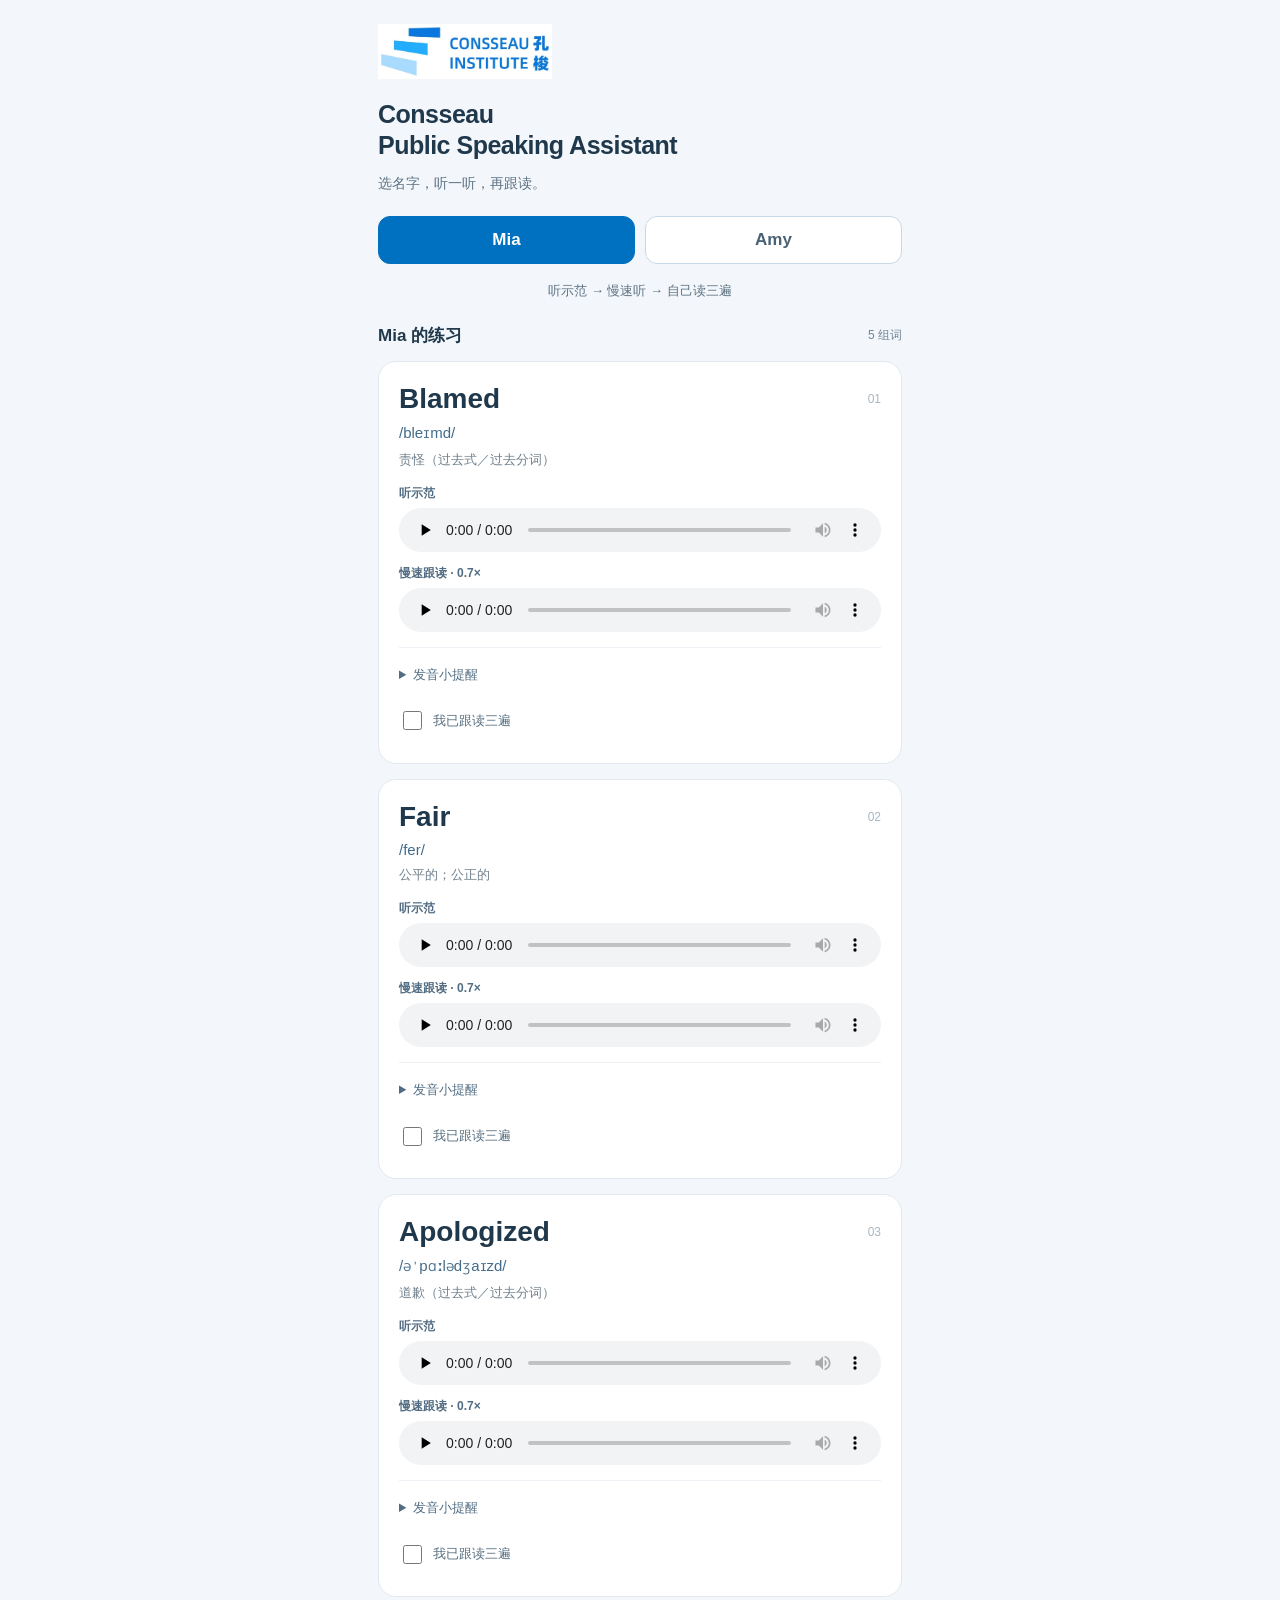
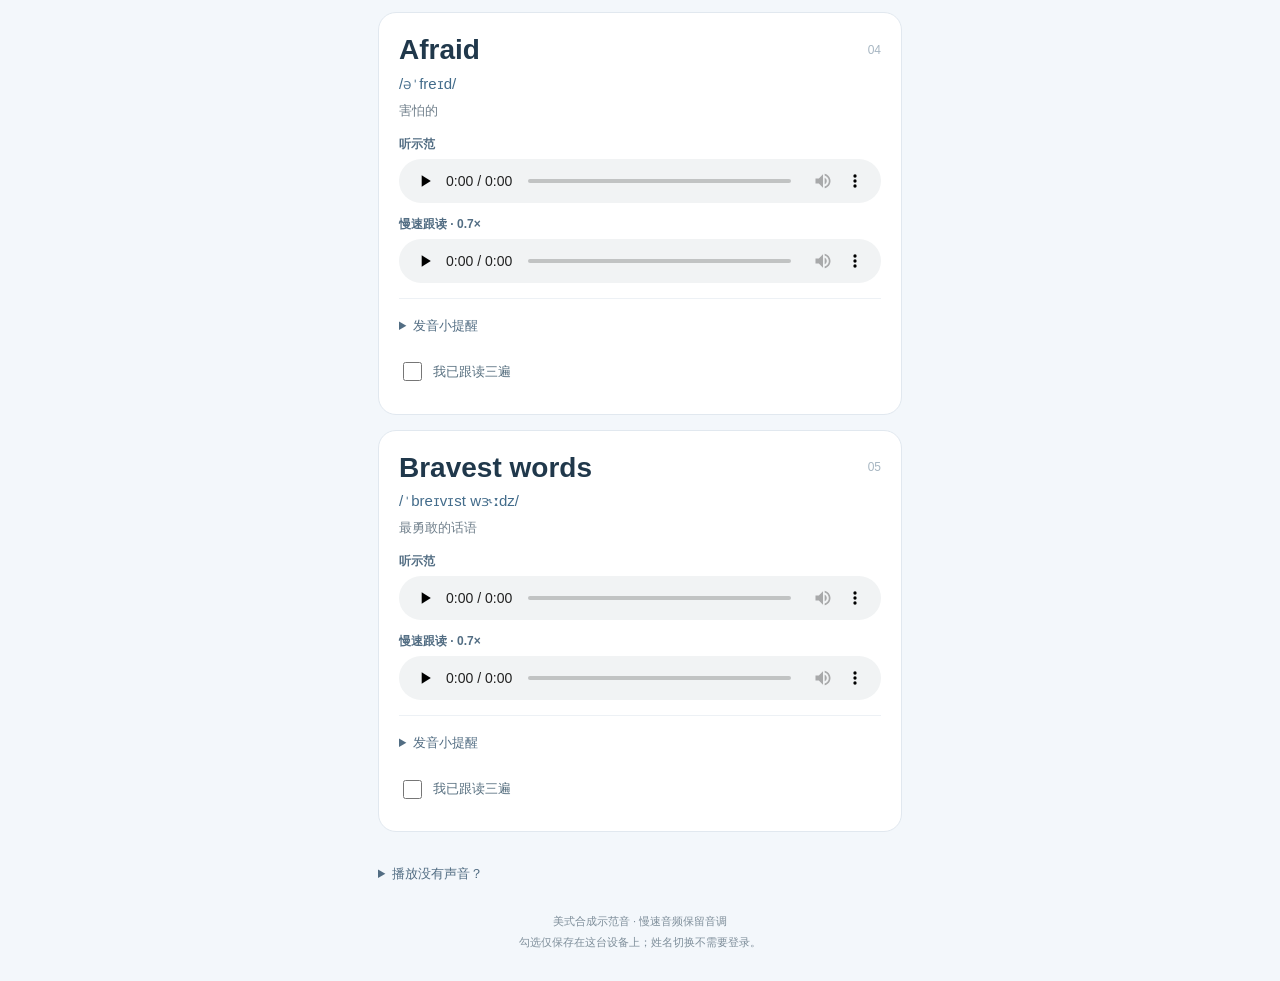
==== index.html @ dc63e770 "Add student pronunciation practice and Pages deployment" ====
<!doctype html><html lang="zh-CN"><head><meta charset="utf-8"><meta name="viewport" content="width=device-width,initial-scale=1,viewport-fit=cover"><meta name="theme-color" content="#f3f7fb"><meta name="description" content="Consseau 英语演讲发音练习：选择姓名，听示范、慢速跟读。"><title>Consseau Public Speaking Assistant</title><link rel="icon" href="assets/logo.jpeg"><link rel="stylesheet" href="style.css"></head><body><main><header><img class="logo" src="assets/logo.jpeg" alt="Consseau Institute 孔梭"><h1>Consseau<br>Public Speaking Assistant</h1><p>选名字，听一听，再跟读。</p></header><nav role="tablist" aria-label="选择学生"><button id="tab-mia" role="tab" aria-controls="mia" aria-selected="true" tabindex="0" data-student="mia">Mia</button><button id="tab-amy" role="tab" aria-controls="amy" aria-selected="false" tabindex="-1" data-student="amy">Amy</button></nav><p class="guide">听示范 → 慢速听 → 自己读三遍</p><section id="mia" role="tabpanel" aria-labelledby="tab-mia" ><h2 class="section-title">Mia 的练习 <span>5 组词</span></h2><article><div class="word"><h2 lang="en-US">Blamed</h2><span>01</span></div><p class="ipa">/bleɪmd/</p><p class="meaning">责怪（过去式／过去分词）</p><div class="listen"><label for="mia-0-normal">听示范</label><audio id="mia-0-normal" controls preload="none" src="assets/audio/mia-0-normal.mp3" aria-label="Blamed 听示范">请用浏览器打开以播放音频。</audio></div><div class="listen"><label for="mia-0-slow">慢速跟读 · 0.7×</label><audio id="mia-0-slow" controls preload="none" src="assets/audio/mia-0-slow.mp3" aria-label="Blamed 慢速跟读 · 0.7×">请用浏览器打开以播放音频。</audio></div><details><summary>发音小提醒</summary><p>先读 /bleɪm/，再轻轻接上 /d/；词尾 /md/ 连起来，不多加一个音节。</p></details><label class="done"><input type="checkbox" data-key="mia-0"> 我已跟读三遍</label></article><article><div class="word"><h2 lang="en-US">Fair</h2><span>02</span></div><p class="ipa">/fer/</p><p class="meaning">公平的；公正的</p><div class="listen"><label for="mia-1-normal">听示范</label><audio id="mia-1-normal" controls preload="none" src="assets/audio/mia-1-normal.mp3" aria-label="Fair 听示范">请用浏览器打开以播放音频。</audio></div><div class="listen"><label for="mia-1-slow">慢速跟读 · 0.7×</label><audio id="mia-1-slow" controls preload="none" src="assets/audio/mia-1-slow.mp3" aria-label="Fair 慢速跟读 · 0.7×">请用浏览器打开以播放音频。</audio></div><details><summary>发音小提醒</summary><p>美式 /r/ 要卷舌；元音接 /r/ 连贯读出，不读成两个音节。</p></details><label class="done"><input type="checkbox" data-key="mia-1"> 我已跟读三遍</label></article><article><div class="word"><h2 lang="en-US">Apologized</h2><span>03</span></div><p class="ipa">/əˈpɑːlədʒaɪzd/</p><p class="meaning">道歉（过去式／过去分词）</p><div class="listen"><label for="mia-2-normal">听示范</label><audio id="mia-2-normal" controls preload="none" src="assets/audio/mia-2-normal.mp3" aria-label="Apologized 听示范">请用浏览器打开以播放音频。</audio></div><div class="listen"><label for="mia-2-slow">慢速跟读 · 0.7×</label><audio id="mia-2-slow" controls preload="none" src="assets/audio/mia-2-slow.mp3" aria-label="Apologized 慢速跟读 · 0.7×">请用浏览器打开以播放音频。</audio></div><details><summary>发音小提醒</summary><p>重音在第二音节；注意 /dʒ/，词尾 /zd/ 连读，-ed 不单独成节。</p></details><label class="done"><input type="checkbox" data-key="mia-2"> 我已跟读三遍</label></article><article><div class="word"><h2 lang="en-US">Afraid</h2><span>04</span></div><p class="ipa">/əˈfreɪd/</p><p class="meaning">害怕的</p><div class="listen"><label for="mia-3-normal">听示范</label><audio id="mia-3-normal" controls preload="none" src="assets/audio/mia-3-normal.mp3" aria-label="Afraid 听示范">请用浏览器打开以播放音频。</audio></div><div class="listen"><label for="mia-3-slow">慢速跟读 · 0.7×</label><audio id="mia-3-slow" controls preload="none" src="assets/audio/mia-3-slow.mp3" aria-label="Afraid 慢速跟读 · 0.7×">请用浏览器打开以播放音频。</audio></div><details><summary>发音小提醒</summary><p>开头 /ə/ 轻而短，重读后半部分 /freɪd/；结尾保留 /d/ 的收尾。</p></details><label class="done"><input type="checkbox" data-key="mia-3"> 我已跟读三遍</label></article><article><div class="word"><h2 lang="en-US">Bravest words</h2><span>05</span></div><p class="ipa">/ˈbreɪvɪst wɝːdz/</p><p class="meaning">最勇敢的话语</p><div class="listen"><label for="mia-4-normal">听示范</label><audio id="mia-4-normal" controls preload="none" src="assets/audio/mia-4-normal.mp3" aria-label="Bravest words 听示范">请用浏览器打开以播放音频。</audio></div><div class="listen"><label for="mia-4-slow">慢速跟读 · 0.7×</label><audio id="mia-4-slow" controls preload="none" src="assets/audio/mia-4-slow.mp3" aria-label="Bravest words 慢速跟读 · 0.7×">请用浏览器打开以播放音频。</audio></div><details><summary>发音小提醒</summary><p>bravest 读两音节；/st/ 接 words，words 中 /ɝː/ 卷舌，末尾是 /dz/。</p></details><label class="done"><input type="checkbox" data-key="mia-4"> 我已跟读三遍</label></article></section><section id="amy" role="tabpanel" aria-labelledby="tab-amy" hidden><h2 class="section-title">Amy 的练习 <span>6 组词</span></h2><article><div class="word"><h2 lang="en-US">Harrow School</h2><span>01</span></div><p class="ipa">/ˈhæroʊ skuːl/</p><p class="meaning">哈罗公学</p><div class="listen"><label for="amy-0-normal">听示范</label><audio id="amy-0-normal" controls preload="none" src="assets/audio/amy-0-normal.mp3" aria-label="Harrow School 听示范">请用浏览器打开以播放音频。</audio></div><div class="listen"><label for="amy-0-slow">慢速跟读 · 0.7×</label><audio id="amy-0-slow" controls preload="none" src="assets/audio/amy-0-slow.mp3" aria-label="Harrow School 慢速跟读 · 0.7×">请用浏览器打开以播放音频。</audio></div><details><summary>发音小提醒</summary><p>Harrow 重读前半部分；School 开头 /sk/ 连起来，不加额外元音。</p></details><label class="done"><input type="checkbox" data-key="amy-0"> 我已跟读三遍</label></article><article><div class="word"><h2 lang="en-US">excavator</h2><span>02</span></div><p class="ipa">/ˈekskəveɪtɚ/</p><p class="meaning">挖掘机</p><div class="listen"><label for="amy-1-normal">听示范</label><audio id="amy-1-normal" controls preload="none" src="assets/audio/amy-1-normal.mp3" aria-label="excavator 听示范">请用浏览器打开以播放音频。</audio></div><div class="listen"><label for="amy-1-slow">慢速跟读 · 0.7×</label><audio id="amy-1-slow" controls preload="none" src="assets/audio/amy-1-slow.mp3" aria-label="excavator 慢速跟读 · 0.7×">请用浏览器打开以播放音频。</audio></div><details><summary>发音小提醒</summary><p>重音在第一个音节；开头 /eksk/ 连贯读出，结尾轻读。</p></details><label class="done"><input type="checkbox" data-key="amy-1"> 我已跟读三遍</label></article><article><div class="word"><h2 lang="en-US">identify</h2><span>03</span></div><p class="ipa">/aɪˈdentɪfaɪ/</p><p class="meaning">识别；认出</p><div class="listen"><label for="amy-2-normal">听示范</label><audio id="amy-2-normal" controls preload="none" src="assets/audio/amy-2-normal.mp3" aria-label="identify 听示范">请用浏览器打开以播放音频。</audio></div><div class="listen"><label for="amy-2-slow">慢速跟读 · 0.7×</label><audio id="amy-2-slow" controls preload="none" src="assets/audio/amy-2-slow.mp3" aria-label="identify 慢速跟读 · 0.7×">请用浏览器打开以播放音频。</audio></div><details><summary>发音小提醒</summary><p>重读 /den/；最后是 /faɪ/，不要漏掉结尾。</p></details><label class="done"><input type="checkbox" data-key="amy-2"> 我已跟读三遍</label></article><article><div class="word"><h2 lang="en-US">months</h2><span>04</span></div><p class="ipa">/mʌnθs/</p><p class="meaning">月（复数）</p><div class="listen"><label for="amy-3-normal">听示范</label><audio id="amy-3-normal" controls preload="none" src="assets/audio/amy-3-normal.mp3" aria-label="months 听示范">请用浏览器打开以播放音频。</audio></div><div class="listen"><label for="amy-3-slow">慢速跟读 · 0.7×</label><audio id="amy-3-slow" controls preload="none" src="assets/audio/amy-3-slow.mp3" aria-label="months 慢速跟读 · 0.7×">请用浏览器打开以播放音频。</audio></div><details><summary>发音小提醒</summary><p>一个音节。舌尖轻触上下齿间发 /θ/，接 /s/，不要多加一拍。</p></details><label class="done"><input type="checkbox" data-key="amy-3"> 我已跟读三遍</label></article><article><div class="word"><h2 lang="en-US">discover</h2><span>05</span></div><p class="ipa">/dɪˈskʌvɚ/</p><p class="meaning">发现</p><div class="listen"><label for="amy-4-normal">听示范</label><audio id="amy-4-normal" controls preload="none" src="assets/audio/amy-4-normal.mp3" aria-label="discover 听示范">请用浏览器打开以播放音频。</audio></div><div class="listen"><label for="amy-4-slow">慢速跟读 · 0.7×</label><audio id="amy-4-slow" controls preload="none" src="assets/audio/amy-4-slow.mp3" aria-label="discover 慢速跟读 · 0.7×">请用浏览器打开以播放音频。</audio></div><details><summary>发音小提醒</summary><p>重读中间 /skʌ/；开头轻读，末尾保留美式 /r/。</p></details><label class="done"><input type="checkbox" data-key="amy-4"> 我已跟读三遍</label></article><article><div class="word"><h2 lang="en-US">fortunate</h2><span>06</span></div><p class="ipa">/ˈfɔːrtʃənət/</p><p class="meaning">幸运的</p><div class="listen"><label for="amy-5-normal">听示范</label><audio id="amy-5-normal" controls preload="none" src="assets/audio/amy-5-normal.mp3" aria-label="fortunate 听示范">请用浏览器打开以播放音频。</audio></div><div class="listen"><label for="amy-5-slow">慢速跟读 · 0.7×</label><audio id="amy-5-slow" controls preload="none" src="assets/audio/amy-5-slow.mp3" aria-label="fortunate 慢速跟读 · 0.7×">请用浏览器打开以播放音频。</audio></div><details><summary>发音小提醒</summary><p>重音在开头；中间有 /tʃ/ 音，末尾轻读 /ət/，不是 /eɪt/。</p></details><label class="done"><input type="checkbox" data-key="amy-5"> 我已跟读三遍</label></article></section><p id="status" role="status" aria-live="polite"></p><details class="help"><summary>播放没有声音？</summary><p>先检查媒体音量，再点击播放器的播放按钮。若微信中无法播放，请点右上角「…」，选择在浏览器打开。</p></details><footer>美式合成示范音 · 慢速音频保留音调<br>勾选仅保存在这台设备上；姓名切换不需要登录。</footer><noscript><p>姓名切换需要JavaScript。<a href="?student=mia">Mia</a> / <a href="?student=amy">Amy</a>：请在浏览器中开启JavaScript后练习。</p></noscript></main><script src="app.js"></script></body></html>
---- style.css ----
*{box-sizing:border-box}body{margin:0;background:#f3f7fb;color:#20384b;font-family:-apple-system,BlinkMacSystemFont,"Segoe UI","PingFang SC",sans-serif}main{max-width:560px;margin:auto;padding:24px 18px max(28px,env(safe-area-inset-bottom))}.logo{display:block;width:174px;height:auto;margin-bottom:20px}h1{font-size:25px;letter-spacing:-.5px;line-height:1.24;margin:0 0 12px}header>p{color:#5c7182;font-size:14px;margin-bottom:23px}nav{display:flex;gap:10px}nav button{flex:1;min-height:48px;border:1px solid #c8d8e7;border-radius:12px;font:inherit;font-size:17px;font-weight:600;background:white;color:#486174;cursor:pointer}nav button[aria-selected=true]{background:#0070c0;color:white;border-color:#0070c0}button:focus-visible,summary:focus-visible,a:focus-visible,input:focus-visible{outline:3px solid #e1a03e;outline-offset:3px}.guide{font-size:13px;color:#5c7182;text-align:center;margin:18px 0 24px}.section-title{font-size:17px;display:flex;justify-content:space-between;align-items:center;margin:0 0 14px}.section-title span{font-size:12px;font-weight:400;color:#718597}article{background:white;border:1px solid #e1e8ef;border-radius:18px;padding:20px;margin-bottom:15px}.word{display:flex;align-items:center;justify-content:space-between;gap:12px}.word h2{font-size:28px;line-height:1.2;margin:0;overflow-wrap:anywhere}.word span{color:#a7b6c2;font-size:12px}.ipa{font:15px Arial,sans-serif;color:#426b8a;margin:8px 0}.meaning{color:#71808c;font-size:13px;margin:0 0 16px}.listen{margin-top:13px}.listen label{display:block;font-size:12px;font-weight:600;color:#526d83;margin-bottom:6px}audio{width:100%;height:44px;display:block;min-width:0}details{font-size:13px;margin-top:15px;border-top:1px solid #edf1f5;padding-top:12px}summary{cursor:pointer;color:#526d83;min-height:30px;line-height:30px}details p{line-height:1.8;color:#566f81;margin:7px 0}.done{display:flex;align-items:center;gap:8px;font-size:13px;color:#587080;min-height:44px;margin-top:9px}.done input{width:19px;height:19px;accent-color:#0070c0}#status{font-size:12px;color:#9d3f24;line-height:1.7}.help{border:0}footer{text-align:center;font-size:11px;line-height:1.9;color:#7e8e9a;margin-top:22px}[hidden]{display:none!important}@media(max-width:350px){main{padding:18px 12px}article{padding:16px}h1{font-size:22px}.word h2{font-size:25px}}@media(prefers-reduced-motion:no-preference){button{transition:background .15s}}
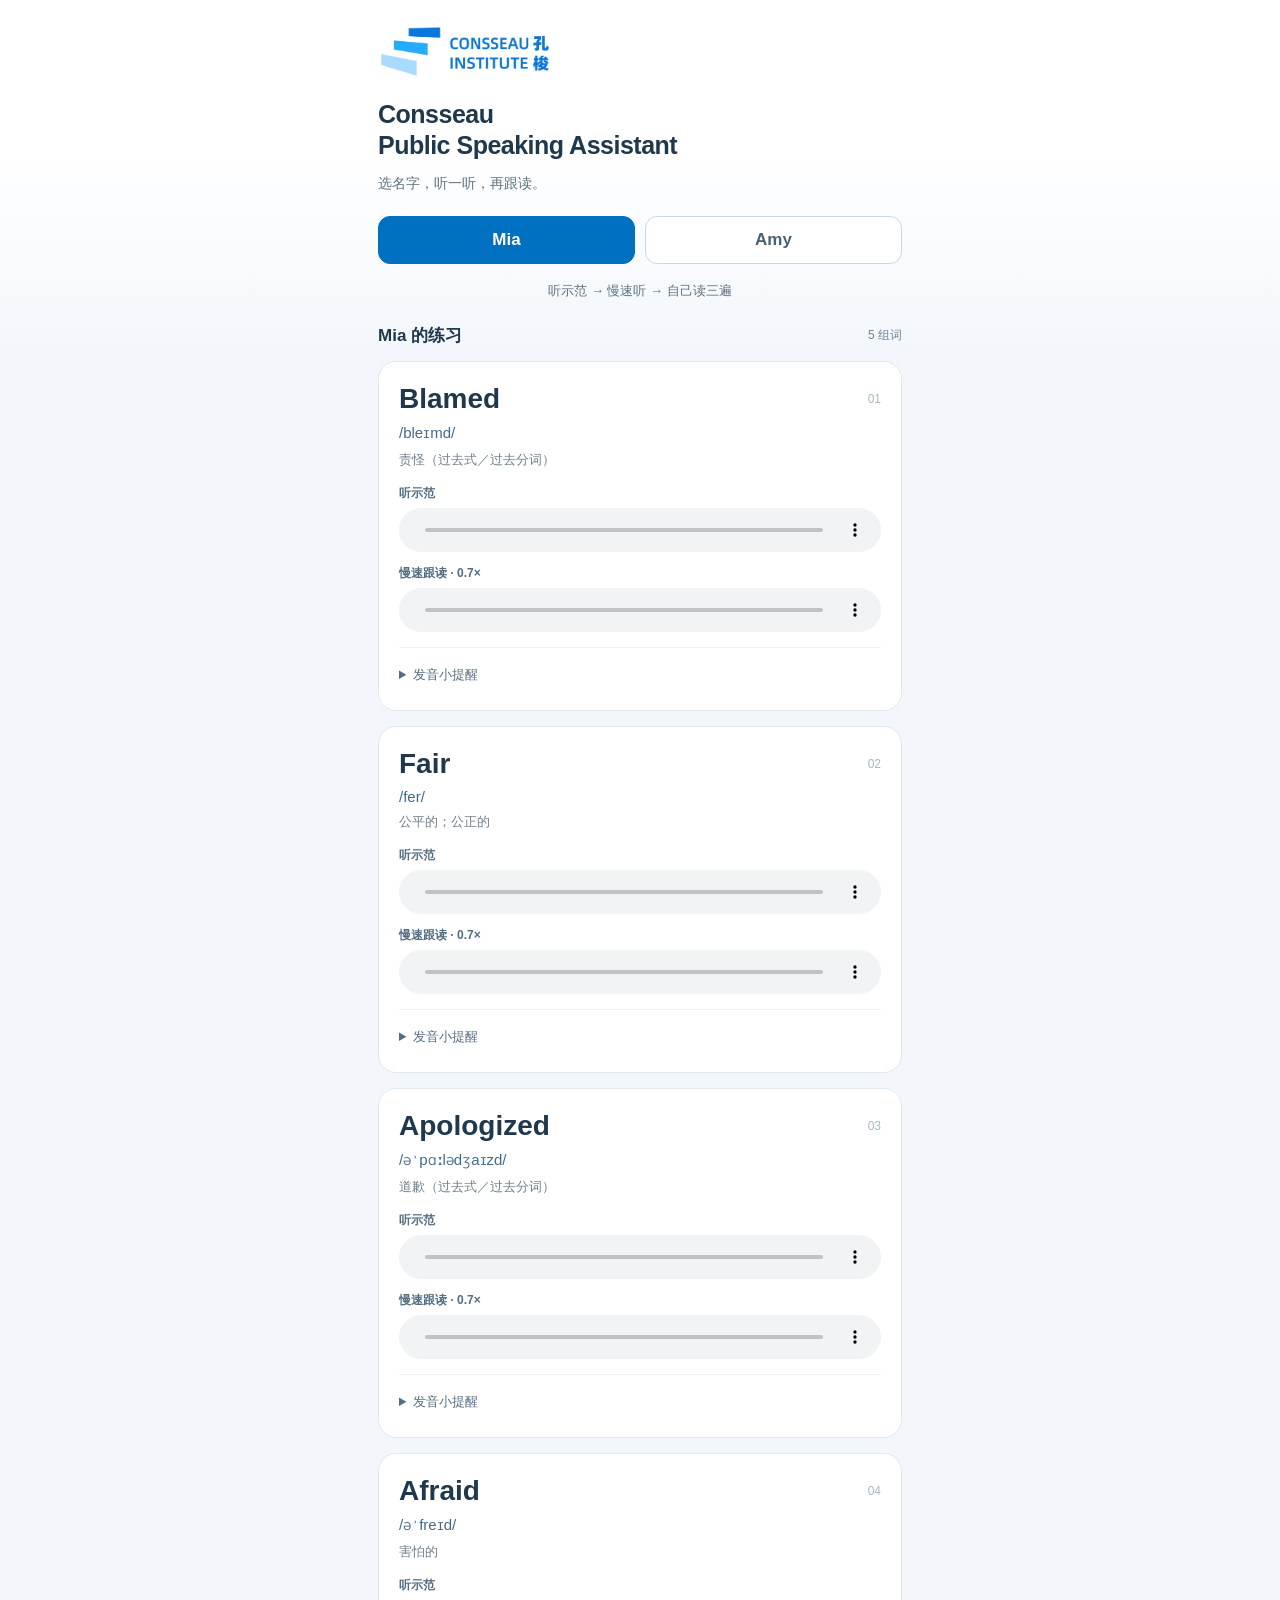
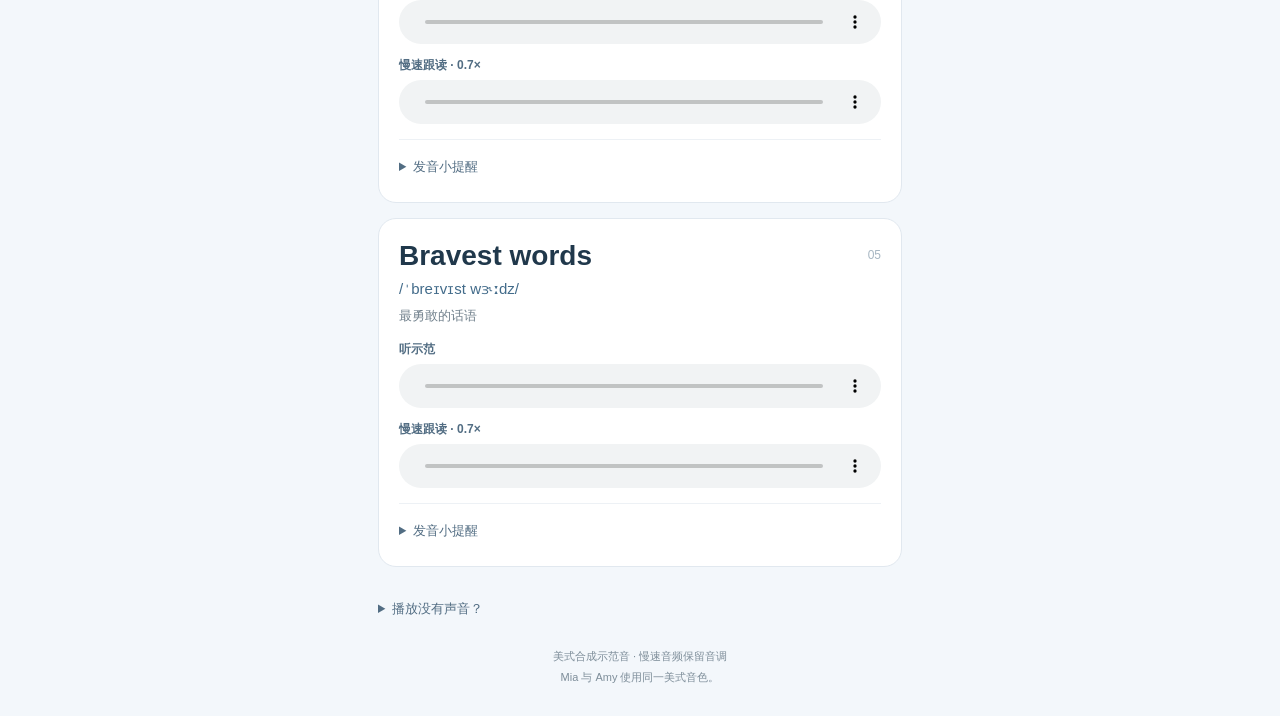
==== commit 9d7f02e5: "Update Consseau speaking practice" ====
--- a/index.html
+++ b/index.html
@@ -1 +1 @@
-<!doctype html><html lang="zh-CN"><head><meta charset="utf-8"><meta name="viewport" content="width=device-width,initial-scale=1,viewport-fit=cover"><meta name="theme-color" content="#f3f7fb"><meta name="description" content="Consseau 英语演讲发音练习：选择姓名，听示范、慢速跟读。"><title>Consseau Public Speaking Assistant</title><link rel="icon" href="assets/logo.jpeg"><link rel="stylesheet" href="style.css"></head><body><main><header><img class="logo" src="assets/logo.jpeg" alt="Consseau Institute 孔梭"><h1>Consseau<br>Public Speaking Assistant</h1><p>选名字，听一听，再跟读。</p></header><nav role="tablist" aria-label="选择学生"><button id="tab-mia" role="tab" aria-controls="mia" aria-selected="true" tabindex="0" data-student="mia">Mia</button><button id="tab-amy" role="tab" aria-controls="amy" aria-selected="false" tabindex="-1" data-student="amy">Amy</button></nav><p class="guide">听示范 → 慢速听 → 自己读三遍</p><section id="mia" role="tabpanel" aria-labelledby="tab-mia" ><h2 class="section-title">Mia 的练习 <span>5 组词</span></h2><article><div class="word"><h2 lang="en-US">Blamed</h2><span>01</span></div><p class="ipa">/bleɪmd/</p><p class="meaning">责怪（过去式／过去分词）</p><div class="listen"><label for="mia-0-normal">听示范</label><audio id="mia-0-normal" controls preload="none" src="assets/audio/mia-0-normal.mp3" aria-label="Blamed 听示范">请用浏览器打开以播放音频。</audio></div><div class="listen"><label for="mia-0-slow">慢速跟读 · 0.7×</label><audio id="mia-0-slow" controls preload="none" src="assets/audio/mia-0-slow.mp3" aria-label="Blamed 慢速跟读 · 0.7×">请用浏览器打开以播放音频。</audio></div><details><summary>发音小提醒</summary><p>先读 /bleɪm/，再轻轻接上 /d/；词尾 /md/ 连起来，不多加一个音节。</p></details><label class="done"><input type="checkbox" data-key="mia-0"> 我已跟读三遍</label></article><article><div class="word"><h2 lang="en-US">Fair</h2><span>02</span></div><p class="ipa">/fer/</p><p class="meaning">公平的；公正的</p><div class="listen"><label for="mia-1-normal">听示范</label><audio id="mia-1-normal" controls preload="none" src="assets/audio/mia-1-normal.mp3" aria-label="Fair 听示范">请用浏览器打开以播放音频。</audio></div><div class="listen"><label for="mia-1-slow">慢速跟读 · 0.7×</label><audio id="mia-1-slow" controls preload="none" src="assets/audio/mia-1-slow.mp3" aria-label="Fair 慢速跟读 · 0.7×">请用浏览器打开以播放音频。</audio></div><details><summary>发音小提醒</summary><p>美式 /r/ 要卷舌；元音接 /r/ 连贯读出，不读成两个音节。</p></details><label class="done"><input type="checkbox" data-key="mia-1"> 我已跟读三遍</label></article><article><div class="word"><h2 lang="en-US">Apologized</h2><span>03</span></div><p class="ipa">/əˈpɑːlədʒaɪzd/</p><p class="meaning">道歉（过去式／过去分词）</p><div class="listen"><label for="mia-2-normal">听示范</label><audio id="mia-2-normal" controls preload="none" src="assets/audio/mia-2-normal.mp3" aria-label="Apologized 听示范">请用浏览器打开以播放音频。</audio></div><div class="listen"><label for="mia-2-slow">慢速跟读 · 0.7×</label><audio id="mia-2-slow" controls preload="none" src="assets/audio/mia-2-slow.mp3" aria-label="Apologized 慢速跟读 · 0.7×">请用浏览器打开以播放音频。</audio></div><details><summary>发音小提醒</summary><p>重音在第二音节；注意 /dʒ/，词尾 /zd/ 连读，-ed 不单独成节。</p></details><label class="done"><input type="checkbox" data-key="mia-2"> 我已跟读三遍</label></article><article><div class="word"><h2 lang="en-US">Afraid</h2><span>04</span></div><p class="ipa">/əˈfreɪd/</p><p class="meaning">害怕的</p><div class="listen"><label for="mia-3-normal">听示范</label><audio id="mia-3-normal" controls preload="none" src="assets/audio/mia-3-normal.mp3" aria-label="Afraid 听示范">请用浏览器打开以播放音频。</audio></div><div class="listen"><label for="mia-3-slow">慢速跟读 · 0.7×</label><audio id="mia-3-slow" controls preload="none" src="assets/audio/mia-3-slow.mp3" aria-label="Afraid 慢速跟读 · 0.7×">请用浏览器打开以播放音频。</audio></div><details><summary>发音小提醒</summary><p>开头 /ə/ 轻而短，重读后半部分 /freɪd/；结尾保留 /d/ 的收尾。</p></details><label class="done"><input type="checkbox" data-key="mia-3"> 我已跟读三遍</label></article><article><div class="word"><h2 lang="en-US">Bravest words</h2><span>05</span></div><p class="ipa">/ˈbreɪvɪst wɝːdz/</p><p class="meaning">最勇敢的话语</p><div class="listen"><label for="mia-4-normal">听示范</label><audio id="mia-4-normal" controls preload="none" src="assets/audio/mia-4-normal.mp3" aria-label="Bravest words 听示范">请用浏览器打开以播放音频。</audio></div><div class="listen"><label for="mia-4-slow">慢速跟读 · 0.7×</label><audio id="mia-4-slow" controls preload="none" src="assets/audio/mia-4-slow.mp3" aria-label="Bravest words 慢速跟读 · 0.7×">请用浏览器打开以播放音频。</audio></div><details><summary>发音小提醒</summary><p>bravest 读两音节；/st/ 接 words，words 中 /ɝː/ 卷舌，末尾是 /dz/。</p></details><label class="done"><input type="checkbox" data-key="mia-4"> 我已跟读三遍</label></article></section><section id="amy" role="tabpanel" aria-labelledby="tab-amy" hidden><h2 class="section-title">Amy 的练习 <span>6 组词</span></h2><article><div class="word"><h2 lang="en-US">Harrow School</h2><span>01</span></div><p class="ipa">/ˈhæroʊ skuːl/</p><p class="meaning">哈罗公学</p><div class="listen"><label for="amy-0-normal">听示范</label><audio id="amy-0-normal" controls preload="none" src="assets/audio/amy-0-normal.mp3" aria-label="Harrow School 听示范">请用浏览器打开以播放音频。</audio></div><div class="listen"><label for="amy-0-slow">慢速跟读 · 0.7×</label><audio id="amy-0-slow" controls preload="none" src="assets/audio/amy-0-slow.mp3" aria-label="Harrow School 慢速跟读 · 0.7×">请用浏览器打开以播放音频。</audio></div><details><summary>发音小提醒</summary><p>Harrow 重读前半部分；School 开头 /sk/ 连起来，不加额外元音。</p></details><label class="done"><input type="checkbox" data-key="amy-0"> 我已跟读三遍</label></article><article><div class="word"><h2 lang="en-US">excavator</h2><span>02</span></div><p class="ipa">/ˈekskəveɪtɚ/</p><p class="meaning">挖掘机</p><div class="listen"><label for="amy-1-normal">听示范</label><audio id="amy-1-normal" controls preload="none" src="assets/audio/amy-1-normal.mp3" aria-label="excavator 听示范">请用浏览器打开以播放音频。</audio></div><div class="listen"><label for="amy-1-slow">慢速跟读 · 0.7×</label><audio id="amy-1-slow" controls preload="none" src="assets/audio/amy-1-slow.mp3" aria-label="excavator 慢速跟读 · 0.7×">请用浏览器打开以播放音频。</audio></div><details><summary>发音小提醒</summary><p>重音在第一个音节；开头 /eksk/ 连贯读出，结尾轻读。</p></details><label class="done"><input type="checkbox" data-key="amy-1"> 我已跟读三遍</label></article><article><div class="word"><h2 lang="en-US">identify</h2><span>03</span></div><p class="ipa">/aɪˈdentɪfaɪ/</p><p class="meaning">识别；认出</p><div class="listen"><label for="amy-2-normal">听示范</label><audio id="amy-2-normal" controls preload="none" src="assets/audio/amy-2-normal.mp3" aria-label="identify 听示范">请用浏览器打开以播放音频。</audio></div><div class="listen"><label for="amy-2-slow">慢速跟读 · 0.7×</label><audio id="amy-2-slow" controls preload="none" src="assets/audio/amy-2-slow.mp3" aria-label="identify 慢速跟读 · 0.7×">请用浏览器打开以播放音频。</audio></div><details><summary>发音小提醒</summary><p>重读 /den/；最后是 /faɪ/，不要漏掉结尾。</p></details><label class="done"><input type="checkbox" data-key="amy-2"> 我已跟读三遍</label></article><article><div class="word"><h2 lang="en-US">months</h2><span>04</span></div><p class="ipa">/mʌnθs/</p><p class="meaning">月（复数）</p><div class="listen"><label for="amy-3-normal">听示范</label><audio id="amy-3-normal" controls preload="none" src="assets/audio/amy-3-normal.mp3" aria-label="months 听示范">请用浏览器打开以播放音频。</audio></div><div class="listen"><label for="amy-3-slow">慢速跟读 · 0.7×</label><audio id="amy-3-slow" controls preload="none" src="assets/audio/amy-3-slow.mp3" aria-label="months 慢速跟读 · 0.7×">请用浏览器打开以播放音频。</audio></div><details><summary>发音小提醒</summary><p>一个音节。舌尖轻触上下齿间发 /θ/，接 /s/，不要多加一拍。</p></details><label class="done"><input type="checkbox" data-key="amy-3"> 我已跟读三遍</label></article><article><div class="word"><h2 lang="en-US">discover</h2><span>05</span></div><p class="ipa">/dɪˈskʌvɚ/</p><p class="meaning">发现</p><div class="listen"><label for="amy-4-normal">听示范</label><audio id="amy-4-normal" controls preload="none" src="assets/audio/amy-4-normal.mp3" aria-label="discover 听示范">请用浏览器打开以播放音频。</audio></div><div class="listen"><label for="amy-4-slow">慢速跟读 · 0.7×</label><audio id="amy-4-slow" controls preload="none" src="assets/audio/amy-4-slow.mp3" aria-label="discover 慢速跟读 · 0.7×">请用浏览器打开以播放音频。</audio></div><details><summary>发音小提醒</summary><p>重读中间 /skʌ/；开头轻读，末尾保留美式 /r/。</p></details><label class="done"><input type="checkbox" data-key="amy-4"> 我已跟读三遍</label></article><article><div class="word"><h2 lang="en-US">fortunate</h2><span>06</span></div><p class="ipa">/ˈfɔːrtʃənət/</p><p class="meaning">幸运的</p><div class="listen"><label for="amy-5-normal">听示范</label><audio id="amy-5-normal" controls preload="none" src="assets/audio/amy-5-normal.mp3" aria-label="fortunate 听示范">请用浏览器打开以播放音频。</audio></div><div class="listen"><label for="amy-5-slow">慢速跟读 · 0.7×</label><audio id="amy-5-slow" controls preload="none" src="assets/audio/amy-5-slow.mp3" aria-label="fortunate 慢速跟读 · 0.7×">请用浏览器打开以播放音频。</audio></div><details><summary>发音小提醒</summary><p>重音在开头；中间有 /tʃ/ 音，末尾轻读 /ət/，不是 /eɪt/。</p></details><label class="done"><input type="checkbox" data-key="amy-5"> 我已跟读三遍</label></article></section><p id="status" role="status" aria-live="polite"></p><details class="help"><summary>播放没有声音？</summary><p>先检查媒体音量，再点击播放器的播放按钮。若微信中无法播放，请点右上角「…」，选择在浏览器打开。</p></details><footer>美式合成示范音 · 慢速音频保留音调<br>勾选仅保存在这台设备上；姓名切换不需要登录。</footer><noscript><p>姓名切换需要JavaScript。<a href="?student=mia">Mia</a> / <a href="?student=amy">Amy</a>：请在浏览器中开启JavaScript后练习。</p></noscript></main><script src="app.js"></script></body></html>+<!doctype html><html lang="zh-CN"><head><meta charset="utf-8"><meta name="viewport" content="width=device-width,initial-scale=1,viewport-fit=cover"><meta name="theme-color" content="#f3f7fb"><meta name="description" content="Consseau 英语演讲发音练习：选择姓名，听示范、慢速跟读。"><title>Consseau Public Speaking Assistant</title><link rel="icon" href="assets/logo.jpeg"><link rel="stylesheet" href="style.css?v=2"></head><body><main><header><img class="logo" src="assets/logo.jpeg" alt="Consseau Institute 孔梭"><h1>Consseau<br>Public Speaking Assistant</h1><p>选名字，听一听，再跟读。</p></header><nav role="tablist" aria-label="选择学生"><button id="tab-mia" role="tab" aria-controls="mia" aria-selected="true" tabindex="0" data-student="mia">Mia</button><button id="tab-amy" role="tab" aria-controls="amy" aria-selected="false" tabindex="-1" data-student="amy">Amy</button></nav><p class="guide">听示范 → 慢速听 → 自己读三遍</p><section id="mia" role="tabpanel" aria-labelledby="tab-mia" ><h2 class="section-title">Mia 的练习 <span>5 组词</span></h2><article><div class="word"><h2 lang="en-US">Blamed</h2><span>01</span></div><p class="ipa">/bleɪmd/</p><p class="meaning">责怪（过去式／过去分词）</p><div class="listen"><label for="mia-0-normal">听示范</label><audio id="mia-0-normal" controls preload="none" src="assets/audio/mia-0-normal.mp3?v=2" aria-label="Blamed 听示范">请用浏览器打开以播放音频。</audio></div><div class="listen"><label for="mia-0-slow">慢速跟读 · 0.7×</label><audio id="mia-0-slow" controls preload="none" src="assets/audio/mia-0-slow.mp3?v=2" aria-label="Blamed 慢速跟读 · 0.7×">请用浏览器打开以播放音频。</audio></div><details><summary>发音小提醒</summary><p>先读 /bleɪm/，再轻轻接上 /d/；词尾 /md/ 连起来，不多加一个音节。</p></details></article><article><div class="word"><h2 lang="en-US">Fair</h2><span>02</span></div><p class="ipa">/fer/</p><p class="meaning">公平的；公正的</p><div class="listen"><label for="mia-1-normal">听示范</label><audio id="mia-1-normal" controls preload="none" src="assets/audio/mia-1-normal.mp3?v=2" aria-label="Fair 听示范">请用浏览器打开以播放音频。</audio></div><div class="listen"><label for="mia-1-slow">慢速跟读 · 0.7×</label><audio id="mia-1-slow" controls preload="none" src="assets/audio/mia-1-slow.mp3?v=2" aria-label="Fair 慢速跟读 · 0.7×">请用浏览器打开以播放音频。</audio></div><details><summary>发音小提醒</summary><p>美式 /r/ 要卷舌；元音接 /r/ 连贯读出，不读成两个音节。</p></details></article><article><div class="word"><h2 lang="en-US">Apologized</h2><span>03</span></div><p class="ipa">/əˈpɑːlədʒaɪzd/</p><p class="meaning">道歉（过去式／过去分词）</p><div class="listen"><label for="mia-2-normal">听示范</label><audio id="mia-2-normal" controls preload="none" src="assets/audio/mia-2-normal.mp3?v=2" aria-label="Apologized 听示范">请用浏览器打开以播放音频。</audio></div><div class="listen"><label for="mia-2-slow">慢速跟读 · 0.7×</label><audio id="mia-2-slow" controls preload="none" src="assets/audio/mia-2-slow.mp3?v=2" aria-label="Apologized 慢速跟读 · 0.7×">请用浏览器打开以播放音频。</audio></div><details><summary>发音小提醒</summary><p>重音在第二音节；注意 /dʒ/，词尾 /zd/ 连读，-ed 不单独成节。</p></details></article><article><div class="word"><h2 lang="en-US">Afraid</h2><span>04</span></div><p class="ipa">/əˈfreɪd/</p><p class="meaning">害怕的</p><div class="listen"><label for="mia-3-normal">听示范</label><audio id="mia-3-normal" controls preload="none" src="assets/audio/mia-3-normal.mp3?v=2" aria-label="Afraid 听示范">请用浏览器打开以播放音频。</audio></div><div class="listen"><label for="mia-3-slow">慢速跟读 · 0.7×</label><audio id="mia-3-slow" controls preload="none" src="assets/audio/mia-3-slow.mp3?v=2" aria-label="Afraid 慢速跟读 · 0.7×">请用浏览器打开以播放音频。</audio></div><details><summary>发音小提醒</summary><p>开头 /ə/ 轻而短，重读后半部分 /freɪd/；结尾保留 /d/ 的收尾。</p></details></article><article><div class="word"><h2 lang="en-US">Bravest words</h2><span>05</span></div><p class="ipa">/ˈbreɪvɪst wɝːdz/</p><p class="meaning">最勇敢的话语</p><div class="listen"><label for="mia-4-normal">听示范</label><audio id="mia-4-normal" controls preload="none" src="assets/audio/mia-4-normal.mp3?v=2" aria-label="Bravest words 听示范">请用浏览器打开以播放音频。</audio></div><div class="listen"><label for="mia-4-slow">慢速跟读 · 0.7×</label><audio id="mia-4-slow" controls preload="none" src="assets/audio/mia-4-slow.mp3?v=2" aria-label="Bravest words 慢速跟读 · 0.7×">请用浏览器打开以播放音频。</audio></div><details><summary>发音小提醒</summary><p>bravest 读两音节；/st/ 接 words，words 中 /ɝː/ 卷舌，末尾是 /dz/。</p></details></article></section><section id="amy" role="tabpanel" aria-labelledby="tab-amy" hidden><h2 class="section-title">Amy 的练习 <span>6 组词</span></h2><article><div class="word"><h2 lang="en-US">Harrow School</h2><span>01</span></div><p class="ipa">/ˈhæroʊ skuːl/</p><p class="meaning">哈罗公学</p><div class="listen"><label for="amy-0-normal">听示范</label><audio id="amy-0-normal" controls preload="none" src="assets/audio/amy-0-normal.mp3?v=2" aria-label="Harrow School 听示范">请用浏览器打开以播放音频。</audio></div><div class="listen"><label for="amy-0-slow">慢速跟读 · 0.7×</label><audio id="amy-0-slow" controls preload="none" src="assets/audio/amy-0-slow.mp3?v=2" aria-label="Harrow School 慢速跟读 · 0.7×">请用浏览器打开以播放音频。</audio></div><details><summary>发音小提醒</summary><p>Harrow 重读前半部分；School 开头 /sk/ 连起来，不加额外元音。</p></details></article><article><div class="word"><h2 lang="en-US">excavator</h2><span>02</span></div><p class="ipa">/ˈekskəveɪtɚ/</p><p class="meaning">挖掘机</p><div class="listen"><label for="amy-1-normal">听示范</label><audio id="amy-1-normal" controls preload="none" src="assets/audio/amy-1-normal.mp3?v=2" aria-label="excavator 听示范">请用浏览器打开以播放音频。</audio></div><div class="listen"><label for="amy-1-slow">慢速跟读 · 0.7×</label><audio id="amy-1-slow" controls preload="none" src="assets/audio/amy-1-slow.mp3?v=2" aria-label="excavator 慢速跟读 · 0.7×">请用浏览器打开以播放音频。</audio></div><details><summary>发音小提醒</summary><p>重音在第一个音节；开头 /eksk/ 连贯读出，结尾轻读。</p></details></article><article><div class="word"><h2 lang="en-US">identify</h2><span>03</span></div><p class="ipa">/aɪˈdentɪfaɪ/</p><p class="meaning">识别；认出</p><div class="listen"><label for="amy-2-normal">听示范</label><audio id="amy-2-normal" controls preload="none" src="assets/audio/amy-2-normal.mp3?v=2" aria-label="identify 听示范">请用浏览器打开以播放音频。</audio></div><div class="listen"><label for="amy-2-slow">慢速跟读 · 0.7×</label><audio id="amy-2-slow" controls preload="none" src="assets/audio/amy-2-slow.mp3?v=2" aria-label="identify 慢速跟读 · 0.7×">请用浏览器打开以播放音频。</audio></div><details><summary>发音小提醒</summary><p>重读 /den/；最后是 /faɪ/，不要漏掉结尾。</p></details></article><article><div class="word"><h2 lang="en-US">months</h2><span>04</span></div><p class="ipa">/mʌnθs/</p><p class="meaning">月（复数）</p><div class="listen"><label for="amy-3-normal">听示范</label><audio id="amy-3-normal" controls preload="none" src="assets/audio/amy-3-normal.mp3?v=2" aria-label="months 听示范">请用浏览器打开以播放音频。</audio></div><div class="listen"><label for="amy-3-slow">慢速跟读 · 0.7×</label><audio id="amy-3-slow" controls preload="none" src="assets/audio/amy-3-slow.mp3?v=2" aria-label="months 慢速跟读 · 0.7×">请用浏览器打开以播放音频。</audio></div><details><summary>发音小提醒</summary><p>一个音节。舌尖轻触上下齿间发 /θ/，接 /s/，不要多加一拍。</p></details></article><article><div class="word"><h2 lang="en-US">discover</h2><span>05</span></div><p class="ipa">/dɪˈskʌvɚ/</p><p class="meaning">发现</p><div class="listen"><label for="amy-4-normal">听示范</label><audio id="amy-4-normal" controls preload="none" src="assets/audio/amy-4-normal.mp3?v=2" aria-label="discover 听示范">请用浏览器打开以播放音频。</audio></div><div class="listen"><label for="amy-4-slow">慢速跟读 · 0.7×</label><audio id="amy-4-slow" controls preload="none" src="assets/audio/amy-4-slow.mp3?v=2" aria-label="discover 慢速跟读 · 0.7×">请用浏览器打开以播放音频。</audio></div><details><summary>发音小提醒</summary><p>重读中间 /skʌ/；开头轻读，末尾保留美式 /r/。</p></details></article><article><div class="word"><h2 lang="en-US">fortunate</h2><span>06</span></div><p class="ipa">/ˈfɔːrtʃənət/</p><p class="meaning">幸运的</p><div class="listen"><label for="amy-5-normal">听示范</label><audio id="amy-5-normal" controls preload="none" src="assets/audio/amy-5-normal.mp3?v=2" aria-label="fortunate 听示范">请用浏览器打开以播放音频。</audio></div><div class="listen"><label for="amy-5-slow">慢速跟读 · 0.7×</label><audio id="amy-5-slow" controls preload="none" src="assets/audio/amy-5-slow.mp3?v=2" aria-label="fortunate 慢速跟读 · 0.7×">请用浏览器打开以播放音频。</audio></div><details><summary>发音小提醒</summary><p>重音在开头；中间有 /tʃ/ 音，末尾轻读 /ət/，不是 /eɪt/。</p></details></article></section><p id="status" role="status" aria-live="polite"></p><details class="help"><summary>播放没有声音？</summary><p>先检查媒体音量，再点击播放器的播放按钮。若微信中无法播放，请点右上角「…」，选择在浏览器打开。</p></details><footer>美式合成示范音 · 慢速音频保留音调<br>Mia 与 Amy 使用同一美式音色。</footer><noscript><p>姓名切换需要JavaScript。<a href="?student=mia">Mia</a> / <a href="?student=amy">Amy</a>：请在浏览器中开启JavaScript后练习。</p></noscript></main><script src="app.js?v=2"></script></body></html>
--- a/style.css
+++ b/style.css
@@ -1 +1 @@
-*{box-sizing:border-box}body{margin:0;background:#f3f7fb;color:#20384b;font-family:-apple-system,BlinkMacSystemFont,"Segoe UI","PingFang SC",sans-serif}main{max-width:560px;margin:auto;padding:24px 18px max(28px,env(safe-area-inset-bottom))}.logo{display:block;width:174px;height:auto;margin-bottom:20px}h1{font-size:25px;letter-spacing:-.5px;line-height:1.24;margin:0 0 12px}header>p{color:#5c7182;font-size:14px;margin-bottom:23px}nav{display:flex;gap:10px}nav button{flex:1;min-height:48px;border:1px solid #c8d8e7;border-radius:12px;font:inherit;font-size:17px;font-weight:600;background:white;color:#486174;cursor:pointer}nav button[aria-selected=true]{background:#0070c0;color:white;border-color:#0070c0}button:focus-visible,summary:focus-visible,a:focus-visible,input:focus-visible{outline:3px solid #e1a03e;outline-offset:3px}.guide{font-size:13px;color:#5c7182;text-align:center;margin:18px 0 24px}.section-title{font-size:17px;display:flex;justify-content:space-between;align-items:center;margin:0 0 14px}.section-title span{font-size:12px;font-weight:400;color:#718597}article{background:white;border:1px solid #e1e8ef;border-radius:18px;padding:20px;margin-bottom:15px}.word{display:flex;align-items:center;justify-content:space-between;gap:12px}.word h2{font-size:28px;line-height:1.2;margin:0;overflow-wrap:anywhere}.word span{color:#a7b6c2;font-size:12px}.ipa{font:15px Arial,sans-serif;color:#426b8a;margin:8px 0}.meaning{color:#71808c;font-size:13px;margin:0 0 16px}.listen{margin-top:13px}.listen label{display:block;font-size:12px;font-weight:600;color:#526d83;margin-bottom:6px}audio{width:100%;height:44px;display:block;min-width:0}details{font-size:13px;margin-top:15px;border-top:1px solid #edf1f5;padding-top:12px}summary{cursor:pointer;color:#526d83;min-height:30px;line-height:30px}details p{line-height:1.8;color:#566f81;margin:7px 0}.done{display:flex;align-items:center;gap:8px;font-size:13px;color:#587080;min-height:44px;margin-top:9px}.done input{width:19px;height:19px;accent-color:#0070c0}#status{font-size:12px;color:#9d3f24;line-height:1.7}.help{border:0}footer{text-align:center;font-size:11px;line-height:1.9;color:#7e8e9a;margin-top:22px}[hidden]{display:none!important}@media(max-width:350px){main{padding:18px 12px}article{padding:16px}h1{font-size:22px}.word h2{font-size:25px}}@media(prefers-reduced-motion:no-preference){button{transition:background .15s}}
+*{box-sizing:border-box}body{margin:0;background:linear-gradient(to bottom,#ffffff 0px,#ffffff 140px,#f3f7fb 350px);background-repeat:no-repeat;background-color:#f3f7fb;color:#20384b;font-family:-apple-system,BlinkMacSystemFont,"Segoe UI","PingFang SC",sans-serif}main{max-width:560px;margin:auto;padding:24px 18px max(28px,env(safe-area-inset-bottom))}.logo{display:block;width:174px;height:auto;margin-bottom:20px}h1{font-size:25px;letter-spacing:-.5px;line-height:1.24;margin:0 0 12px}header>p{color:#5c7182;font-size:14px;margin-bottom:23px}nav{display:flex;gap:10px}nav button{flex:1;min-height:48px;border:1px solid #c8d8e7;border-radius:12px;font:inherit;font-size:17px;font-weight:600;background:white;color:#486174;cursor:pointer}nav button[aria-selected=true]{background:#0070c0;color:white;border-color:#0070c0}button:focus-visible,summary:focus-visible,a:focus-visible,input:focus-visible{outline:3px solid #e1a03e;outline-offset:3px}.guide{font-size:13px;color:#5c7182;text-align:center;margin:18px 0 24px}.section-title{font-size:17px;display:flex;justify-content:space-between;align-items:center;margin:0 0 14px}.section-title span{font-size:12px;font-weight:400;color:#718597}article{background:white;border:1px solid #e1e8ef;border-radius:18px;padding:20px;margin-bottom:15px}.word{display:flex;align-items:center;justify-content:space-between;gap:12px}.word h2{font-size:28px;line-height:1.2;margin:0;overflow-wrap:anywhere}.word span{color:#a7b6c2;font-size:12px}.ipa{font:15px Arial,sans-serif;color:#426b8a;margin:8px 0}.meaning{color:#71808c;font-size:13px;margin:0 0 16px}.listen{margin-top:13px}.listen label{display:block;font-size:12px;font-weight:600;color:#526d83;margin-bottom:6px}audio{width:100%;height:44px;display:block;min-width:0}details{font-size:13px;margin-top:15px;border-top:1px solid #edf1f5;padding-top:12px}summary{cursor:pointer;color:#526d83;min-height:30px;line-height:30px}details p{line-height:1.8;color:#566f81;margin:7px 0}#status{font-size:12px;color:#9d3f24;line-height:1.7}.help{border:0}footer{text-align:center;font-size:11px;line-height:1.9;color:#7e8e9a;margin-top:22px}[hidden]{display:none!important}@media(max-width:350px){main{padding:18px 12px}article{padding:16px}h1{font-size:22px}.word h2{font-size:25px}}@media(prefers-reduced-motion:no-preference){button{transition:background .15s}}
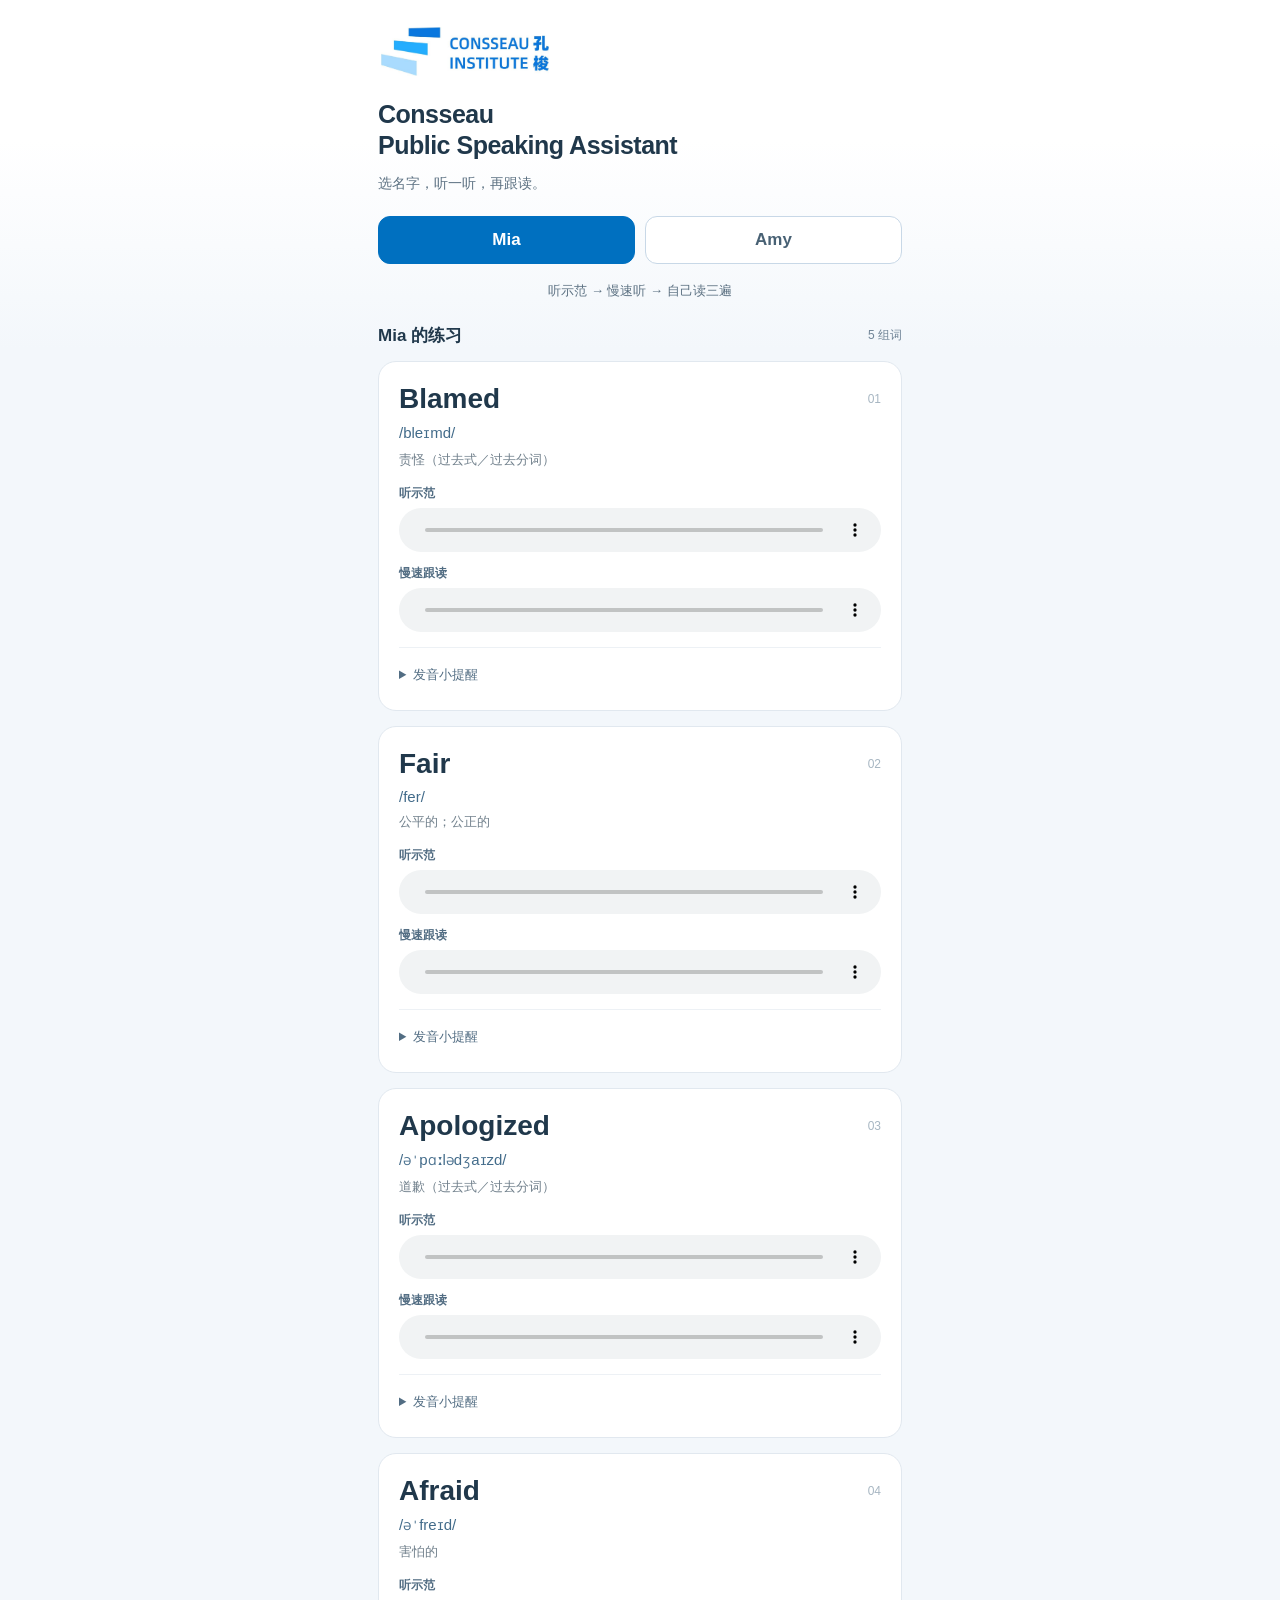
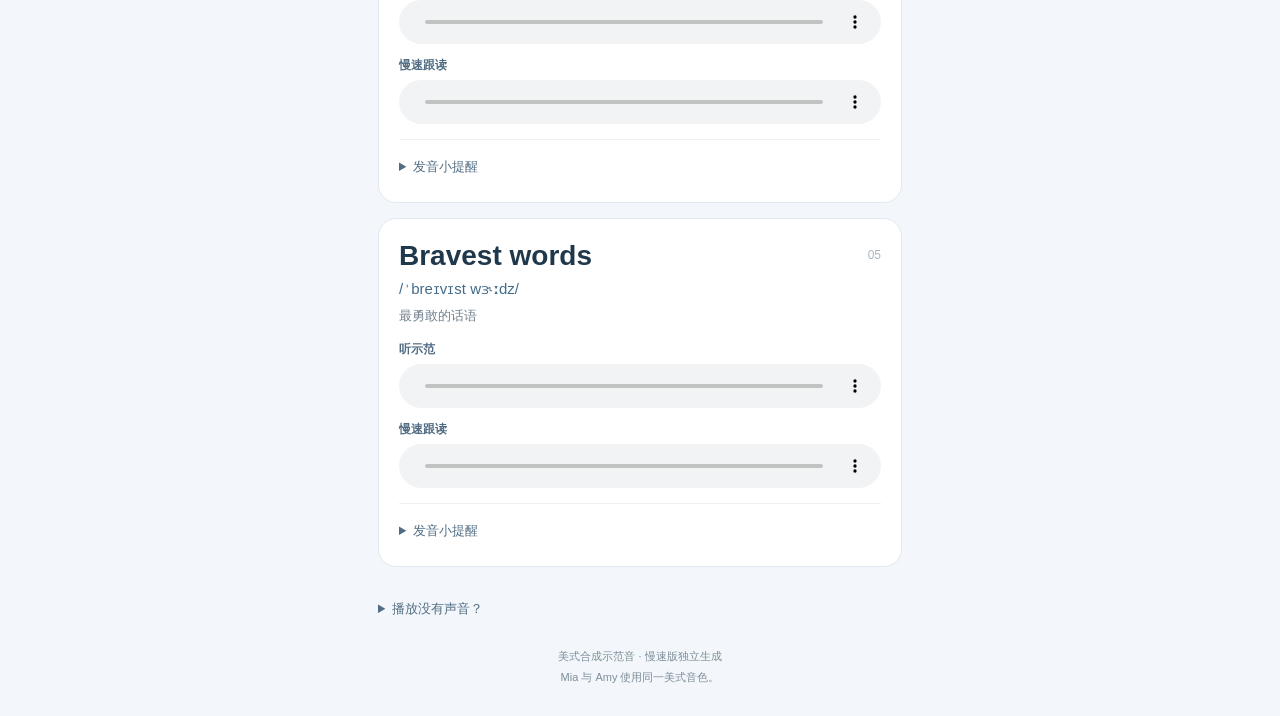
==== commit 2a3e557b: "Update Consseau speaking practice" ====
--- a/index.html
+++ b/index.html
@@ -1 +1 @@
-<!doctype html><html lang="zh-CN"><head><meta charset="utf-8"><meta name="viewport" content="width=device-width,initial-scale=1,viewport-fit=cover"><meta name="theme-color" content="#f3f7fb"><meta name="description" content="Consseau 英语演讲发音练习：选择姓名，听示范、慢速跟读。"><title>Consseau Public Speaking Assistant</title><link rel="icon" href="assets/logo.jpeg"><link rel="stylesheet" href="style.css?v=2"></head><body><main><header><img class="logo" src="assets/logo.jpeg" alt="Consseau Institute 孔梭"><h1>Consseau<br>Public Speaking Assistant</h1><p>选名字，听一听，再跟读。</p></header><nav role="tablist" aria-label="选择学生"><button id="tab-mia" role="tab" aria-controls="mia" aria-selected="true" tabindex="0" data-student="mia">Mia</button><button id="tab-amy" role="tab" aria-controls="amy" aria-selected="false" tabindex="-1" data-student="amy">Amy</button></nav><p class="guide">听示范 → 慢速听 → 自己读三遍</p><section id="mia" role="tabpanel" aria-labelledby="tab-mia" ><h2 class="section-title">Mia 的练习 <span>5 组词</span></h2><article><div class="word"><h2 lang="en-US">Blamed</h2><span>01</span></div><p class="ipa">/bleɪmd/</p><p class="meaning">责怪（过去式／过去分词）</p><div class="listen"><label for="mia-0-normal">听示范</label><audio id="mia-0-normal" controls preload="none" src="assets/audio/mia-0-normal.mp3?v=2" aria-label="Blamed 听示范">请用浏览器打开以播放音频。</audio></div><div class="listen"><label for="mia-0-slow">慢速跟读 · 0.7×</label><audio id="mia-0-slow" controls preload="none" src="assets/audio/mia-0-slow.mp3?v=2" aria-label="Blamed 慢速跟读 · 0.7×">请用浏览器打开以播放音频。</audio></div><details><summary>发音小提醒</summary><p>先读 /bleɪm/，再轻轻接上 /d/；词尾 /md/ 连起来，不多加一个音节。</p></details></article><article><div class="word"><h2 lang="en-US">Fair</h2><span>02</span></div><p class="ipa">/fer/</p><p class="meaning">公平的；公正的</p><div class="listen"><label for="mia-1-normal">听示范</label><audio id="mia-1-normal" controls preload="none" src="assets/audio/mia-1-normal.mp3?v=2" aria-label="Fair 听示范">请用浏览器打开以播放音频。</audio></div><div class="listen"><label for="mia-1-slow">慢速跟读 · 0.7×</label><audio id="mia-1-slow" controls preload="none" src="assets/audio/mia-1-slow.mp3?v=2" aria-label="Fair 慢速跟读 · 0.7×">请用浏览器打开以播放音频。</audio></div><details><summary>发音小提醒</summary><p>美式 /r/ 要卷舌；元音接 /r/ 连贯读出，不读成两个音节。</p></details></article><article><div class="word"><h2 lang="en-US">Apologized</h2><span>03</span></div><p class="ipa">/əˈpɑːlədʒaɪzd/</p><p class="meaning">道歉（过去式／过去分词）</p><div class="listen"><label for="mia-2-normal">听示范</label><audio id="mia-2-normal" controls preload="none" src="assets/audio/mia-2-normal.mp3?v=2" aria-label="Apologized 听示范">请用浏览器打开以播放音频。</audio></div><div class="listen"><label for="mia-2-slow">慢速跟读 · 0.7×</label><audio id="mia-2-slow" controls preload="none" src="assets/audio/mia-2-slow.mp3?v=2" aria-label="Apologized 慢速跟读 · 0.7×">请用浏览器打开以播放音频。</audio></div><details><summary>发音小提醒</summary><p>重音在第二音节；注意 /dʒ/，词尾 /zd/ 连读，-ed 不单独成节。</p></details></article><article><div class="word"><h2 lang="en-US">Afraid</h2><span>04</span></div><p class="ipa">/əˈfreɪd/</p><p class="meaning">害怕的</p><div class="listen"><label for="mia-3-normal">听示范</label><audio id="mia-3-normal" controls preload="none" src="assets/audio/mia-3-normal.mp3?v=2" aria-label="Afraid 听示范">请用浏览器打开以播放音频。</audio></div><div class="listen"><label for="mia-3-slow">慢速跟读 · 0.7×</label><audio id="mia-3-slow" controls preload="none" src="assets/audio/mia-3-slow.mp3?v=2" aria-label="Afraid 慢速跟读 · 0.7×">请用浏览器打开以播放音频。</audio></div><details><summary>发音小提醒</summary><p>开头 /ə/ 轻而短，重读后半部分 /freɪd/；结尾保留 /d/ 的收尾。</p></details></article><article><div class="word"><h2 lang="en-US">Bravest words</h2><span>05</span></div><p class="ipa">/ˈbreɪvɪst wɝːdz/</p><p class="meaning">最勇敢的话语</p><div class="listen"><label for="mia-4-normal">听示范</label><audio id="mia-4-normal" controls preload="none" src="assets/audio/mia-4-normal.mp3?v=2" aria-label="Bravest words 听示范">请用浏览器打开以播放音频。</audio></div><div class="listen"><label for="mia-4-slow">慢速跟读 · 0.7×</label><audio id="mia-4-slow" controls preload="none" src="assets/audio/mia-4-slow.mp3?v=2" aria-label="Bravest words 慢速跟读 · 0.7×">请用浏览器打开以播放音频。</audio></div><details><summary>发音小提醒</summary><p>bravest 读两音节；/st/ 接 words，words 中 /ɝː/ 卷舌，末尾是 /dz/。</p></details></article></section><section id="amy" role="tabpanel" aria-labelledby="tab-amy" hidden><h2 class="section-title">Amy 的练习 <span>6 组词</span></h2><article><div class="word"><h2 lang="en-US">Harrow School</h2><span>01</span></div><p class="ipa">/ˈhæroʊ skuːl/</p><p class="meaning">哈罗公学</p><div class="listen"><label for="amy-0-normal">听示范</label><audio id="amy-0-normal" controls preload="none" src="assets/audio/amy-0-normal.mp3?v=2" aria-label="Harrow School 听示范">请用浏览器打开以播放音频。</audio></div><div class="listen"><label for="amy-0-slow">慢速跟读 · 0.7×</label><audio id="amy-0-slow" controls preload="none" src="assets/audio/amy-0-slow.mp3?v=2" aria-label="Harrow School 慢速跟读 · 0.7×">请用浏览器打开以播放音频。</audio></div><details><summary>发音小提醒</summary><p>Harrow 重读前半部分；School 开头 /sk/ 连起来，不加额外元音。</p></details></article><article><div class="word"><h2 lang="en-US">excavator</h2><span>02</span></div><p class="ipa">/ˈekskəveɪtɚ/</p><p class="meaning">挖掘机</p><div class="listen"><label for="amy-1-normal">听示范</label><audio id="amy-1-normal" controls preload="none" src="assets/audio/amy-1-normal.mp3?v=2" aria-label="excavator 听示范">请用浏览器打开以播放音频。</audio></div><div class="listen"><label for="amy-1-slow">慢速跟读 · 0.7×</label><audio id="amy-1-slow" controls preload="none" src="assets/audio/amy-1-slow.mp3?v=2" aria-label="excavator 慢速跟读 · 0.7×">请用浏览器打开以播放音频。</audio></div><details><summary>发音小提醒</summary><p>重音在第一个音节；开头 /eksk/ 连贯读出，结尾轻读。</p></details></article><article><div class="word"><h2 lang="en-US">identify</h2><span>03</span></div><p class="ipa">/aɪˈdentɪfaɪ/</p><p class="meaning">识别；认出</p><div class="listen"><label for="amy-2-normal">听示范</label><audio id="amy-2-normal" controls preload="none" src="assets/audio/amy-2-normal.mp3?v=2" aria-label="identify 听示范">请用浏览器打开以播放音频。</audio></div><div class="listen"><label for="amy-2-slow">慢速跟读 · 0.7×</label><audio id="amy-2-slow" controls preload="none" src="assets/audio/amy-2-slow.mp3?v=2" aria-label="identify 慢速跟读 · 0.7×">请用浏览器打开以播放音频。</audio></div><details><summary>发音小提醒</summary><p>重读 /den/；最后是 /faɪ/，不要漏掉结尾。</p></details></article><article><div class="word"><h2 lang="en-US">months</h2><span>04</span></div><p class="ipa">/mʌnθs/</p><p class="meaning">月（复数）</p><div class="listen"><label for="amy-3-normal">听示范</label><audio id="amy-3-normal" controls preload="none" src="assets/audio/amy-3-normal.mp3?v=2" aria-label="months 听示范">请用浏览器打开以播放音频。</audio></div><div class="listen"><label for="amy-3-slow">慢速跟读 · 0.7×</label><audio id="amy-3-slow" controls preload="none" src="assets/audio/amy-3-slow.mp3?v=2" aria-label="months 慢速跟读 · 0.7×">请用浏览器打开以播放音频。</audio></div><details><summary>发音小提醒</summary><p>一个音节。舌尖轻触上下齿间发 /θ/，接 /s/，不要多加一拍。</p></details></article><article><div class="word"><h2 lang="en-US">discover</h2><span>05</span></div><p class="ipa">/dɪˈskʌvɚ/</p><p class="meaning">发现</p><div class="listen"><label for="amy-4-normal">听示范</label><audio id="amy-4-normal" controls preload="none" src="assets/audio/amy-4-normal.mp3?v=2" aria-label="discover 听示范">请用浏览器打开以播放音频。</audio></div><div class="listen"><label for="amy-4-slow">慢速跟读 · 0.7×</label><audio id="amy-4-slow" controls preload="none" src="assets/audio/amy-4-slow.mp3?v=2" aria-label="discover 慢速跟读 · 0.7×">请用浏览器打开以播放音频。</audio></div><details><summary>发音小提醒</summary><p>重读中间 /skʌ/；开头轻读，末尾保留美式 /r/。</p></details></article><article><div class="word"><h2 lang="en-US">fortunate</h2><span>06</span></div><p class="ipa">/ˈfɔːrtʃənət/</p><p class="meaning">幸运的</p><div class="listen"><label for="amy-5-normal">听示范</label><audio id="amy-5-normal" controls preload="none" src="assets/audio/amy-5-normal.mp3?v=2" aria-label="fortunate 听示范">请用浏览器打开以播放音频。</audio></div><div class="listen"><label for="amy-5-slow">慢速跟读 · 0.7×</label><audio id="amy-5-slow" controls preload="none" src="assets/audio/amy-5-slow.mp3?v=2" aria-label="fortunate 慢速跟读 · 0.7×">请用浏览器打开以播放音频。</audio></div><details><summary>发音小提醒</summary><p>重音在开头；中间有 /tʃ/ 音，末尾轻读 /ət/，不是 /eɪt/。</p></details></article></section><p id="status" role="status" aria-live="polite"></p><details class="help"><summary>播放没有声音？</summary><p>先检查媒体音量，再点击播放器的播放按钮。若微信中无法播放，请点右上角「…」，选择在浏览器打开。</p></details><footer>美式合成示范音 · 慢速音频保留音调<br>Mia 与 Amy 使用同一美式音色。</footer><noscript><p>姓名切换需要JavaScript。<a href="?student=mia">Mia</a> / <a href="?student=amy">Amy</a>：请在浏览器中开启JavaScript后练习。</p></noscript></main><script src="app.js?v=2"></script></body></html>+<!doctype html><html lang="zh-CN"><head><meta charset="utf-8"><meta name="viewport" content="width=device-width,initial-scale=1,viewport-fit=cover"><meta name="theme-color" content="#f3f7fb"><meta name="description" content="Consseau 英语演讲发音练习：选择姓名，听示范、慢速跟读。"><title>Consseau Public Speaking Assistant</title><link rel="icon" href="assets/logo.jpeg"><link rel="stylesheet" href="style.css?v=2"></head><body><main><header><img class="logo" src="assets/logo.jpeg" alt="Consseau Institute 孔梭"><h1>Consseau<br>Public Speaking Assistant</h1><p>选名字，听一听，再跟读。</p></header><nav role="tablist" aria-label="选择学生"><button id="tab-mia" role="tab" aria-controls="mia" aria-selected="true" tabindex="0" data-student="mia">Mia</button><button id="tab-amy" role="tab" aria-controls="amy" aria-selected="false" tabindex="-1" data-student="amy">Amy</button></nav><p class="guide">听示范 → 慢速听 → 自己读三遍</p><section id="mia" role="tabpanel" aria-labelledby="tab-mia" ><h2 class="section-title">Mia 的练习 <span>5 组词</span></h2><article><div class="word"><h2 lang="en-US">Blamed</h2><span>01</span></div><p class="ipa">/bleɪmd/</p><p class="meaning">责怪（过去式／过去分词）</p><div class="listen"><label for="mia-0-normal">听示范</label><audio id="mia-0-normal" controls preload="none" src="assets/audio/mia-0-normal.mp3?v=native3" aria-label="Blamed 听示范">请用浏览器打开以播放音频。</audio></div><div class="listen"><label for="mia-0-slow">慢速跟读</label><audio id="mia-0-slow" controls preload="none" src="assets/audio/mia-0-slow.mp3?v=native3" aria-label="Blamed 慢速跟读">请用浏览器打开以播放音频。</audio></div><details><summary>发音小提醒</summary><p>先读 /bleɪm/，再轻轻接上 /d/；词尾 /md/ 连起来，不多加一个音节。</p></details></article><article><div class="word"><h2 lang="en-US">Fair</h2><span>02</span></div><p class="ipa">/fer/</p><p class="meaning">公平的；公正的</p><div class="listen"><label for="mia-1-normal">听示范</label><audio id="mia-1-normal" controls preload="none" src="assets/audio/mia-1-normal.mp3?v=native3" aria-label="Fair 听示范">请用浏览器打开以播放音频。</audio></div><div class="listen"><label for="mia-1-slow">慢速跟读</label><audio id="mia-1-slow" controls preload="none" src="assets/audio/mia-1-slow.mp3?v=native3" aria-label="Fair 慢速跟读">请用浏览器打开以播放音频。</audio></div><details><summary>发音小提醒</summary><p>美式 /r/ 要卷舌；元音接 /r/ 连贯读出，不读成两个音节。</p></details></article><article><div class="word"><h2 lang="en-US">Apologized</h2><span>03</span></div><p class="ipa">/əˈpɑːlədʒaɪzd/</p><p class="meaning">道歉（过去式／过去分词）</p><div class="listen"><label for="mia-2-normal">听示范</label><audio id="mia-2-normal" controls preload="none" src="assets/audio/mia-2-normal.mp3?v=native3" aria-label="Apologized 听示范">请用浏览器打开以播放音频。</audio></div><div class="listen"><label for="mia-2-slow">慢速跟读</label><audio id="mia-2-slow" controls preload="none" src="assets/audio/mia-2-slow.mp3?v=native3" aria-label="Apologized 慢速跟读">请用浏览器打开以播放音频。</audio></div><details><summary>发音小提醒</summary><p>重音在第二音节；注意 /dʒ/，词尾 /zd/ 连读，-ed 不单独成节。</p></details></article><article><div class="word"><h2 lang="en-US">Afraid</h2><span>04</span></div><p class="ipa">/əˈfreɪd/</p><p class="meaning">害怕的</p><div class="listen"><label for="mia-3-normal">听示范</label><audio id="mia-3-normal" controls preload="none" src="assets/audio/mia-3-normal.mp3?v=native3" aria-label="Afraid 听示范">请用浏览器打开以播放音频。</audio></div><div class="listen"><label for="mia-3-slow">慢速跟读</label><audio id="mia-3-slow" controls preload="none" src="assets/audio/mia-3-slow.mp3?v=native3" aria-label="Afraid 慢速跟读">请用浏览器打开以播放音频。</audio></div><details><summary>发音小提醒</summary><p>开头 /ə/ 轻而短，重读后半部分 /freɪd/；结尾保留 /d/ 的收尾。</p></details></article><article><div class="word"><h2 lang="en-US">Bravest words</h2><span>05</span></div><p class="ipa">/ˈbreɪvɪst wɝːdz/</p><p class="meaning">最勇敢的话语</p><div class="listen"><label for="mia-4-normal">听示范</label><audio id="mia-4-normal" controls preload="none" src="assets/audio/mia-4-normal.mp3?v=native3" aria-label="Bravest words 听示范">请用浏览器打开以播放音频。</audio></div><div class="listen"><label for="mia-4-slow">慢速跟读</label><audio id="mia-4-slow" controls preload="none" src="assets/audio/mia-4-slow.mp3?v=native3" aria-label="Bravest words 慢速跟读">请用浏览器打开以播放音频。</audio></div><details><summary>发音小提醒</summary><p>bravest 读两音节；/st/ 接 words，words 中 /ɝː/ 卷舌，末尾是 /dz/。</p></details></article></section><section id="amy" role="tabpanel" aria-labelledby="tab-amy" hidden><h2 class="section-title">Amy 的练习 <span>6 组词</span></h2><article><div class="word"><h2 lang="en-US">Harrow School</h2><span>01</span></div><p class="ipa">/ˈhæroʊ skuːl/</p><p class="meaning">哈罗公学</p><div class="listen"><label for="amy-0-normal">听示范</label><audio id="amy-0-normal" controls preload="none" src="assets/audio/amy-0-normal.mp3?v=native3" aria-label="Harrow School 听示范">请用浏览器打开以播放音频。</audio></div><div class="listen"><label for="amy-0-slow">慢速跟读</label><audio id="amy-0-slow" controls preload="none" src="assets/audio/amy-0-slow.mp3?v=native3" aria-label="Harrow School 慢速跟读">请用浏览器打开以播放音频。</audio></div><details><summary>发音小提醒</summary><p>Harrow 重读前半部分；School 开头 /sk/ 连起来，不加额外元音。</p></details></article><article><div class="word"><h2 lang="en-US">excavator</h2><span>02</span></div><p class="ipa">/ˈekskəveɪtɚ/</p><p class="meaning">挖掘机</p><div class="listen"><label for="amy-1-normal">听示范</label><audio id="amy-1-normal" controls preload="none" src="assets/audio/amy-1-normal.mp3?v=native3" aria-label="excavator 听示范">请用浏览器打开以播放音频。</audio></div><div class="listen"><label for="amy-1-slow">慢速跟读</label><audio id="amy-1-slow" controls preload="none" src="assets/audio/amy-1-slow.mp3?v=native3" aria-label="excavator 慢速跟读">请用浏览器打开以播放音频。</audio></div><details><summary>发音小提醒</summary><p>重音在第一个音节；开头 /eksk/ 连贯读出，结尾轻读。</p></details></article><article><div class="word"><h2 lang="en-US">identify</h2><span>03</span></div><p class="ipa">/aɪˈdentɪfaɪ/</p><p class="meaning">识别；认出</p><div class="listen"><label for="amy-2-normal">听示范</label><audio id="amy-2-normal" controls preload="none" src="assets/audio/amy-2-normal.mp3?v=native3" aria-label="identify 听示范">请用浏览器打开以播放音频。</audio></div><div class="listen"><label for="amy-2-slow">慢速跟读</label><audio id="amy-2-slow" controls preload="none" src="assets/audio/amy-2-slow.mp3?v=native3" aria-label="identify 慢速跟读">请用浏览器打开以播放音频。</audio></div><details><summary>发音小提醒</summary><p>重读 /den/；最后是 /faɪ/，不要漏掉结尾。</p></details></article><article><div class="word"><h2 lang="en-US">months</h2><span>04</span></div><p class="ipa">/mʌnθs/</p><p class="meaning">月（复数）</p><div class="listen"><label for="amy-3-normal">听示范</label><audio id="amy-3-normal" controls preload="none" src="assets/audio/amy-3-normal.mp3?v=native3" aria-label="months 听示范">请用浏览器打开以播放音频。</audio></div><div class="listen"><label for="amy-3-slow">慢速跟读</label><audio id="amy-3-slow" controls preload="none" src="assets/audio/amy-3-slow.mp3?v=native3" aria-label="months 慢速跟读">请用浏览器打开以播放音频。</audio></div><details><summary>发音小提醒</summary><p>一个音节。舌尖轻触上下齿间发 /θ/，接 /s/，不要多加一拍。</p></details></article><article><div class="word"><h2 lang="en-US">discover</h2><span>05</span></div><p class="ipa">/dɪˈskʌvɚ/</p><p class="meaning">发现</p><div class="listen"><label for="amy-4-normal">听示范</label><audio id="amy-4-normal" controls preload="none" src="assets/audio/amy-4-normal.mp3?v=native3" aria-label="discover 听示范">请用浏览器打开以播放音频。</audio></div><div class="listen"><label for="amy-4-slow">慢速跟读</label><audio id="amy-4-slow" controls preload="none" src="assets/audio/amy-4-slow.mp3?v=native3" aria-label="discover 慢速跟读">请用浏览器打开以播放音频。</audio></div><details><summary>发音小提醒</summary><p>重读中间 /skʌ/；开头轻读，末尾保留美式 /r/。</p></details></article><article><div class="word"><h2 lang="en-US">fortunate</h2><span>06</span></div><p class="ipa">/ˈfɔːrtʃənət/</p><p class="meaning">幸运的</p><div class="listen"><label for="amy-5-normal">听示范</label><audio id="amy-5-normal" controls preload="none" src="assets/audio/amy-5-normal.mp3?v=native3" aria-label="fortunate 听示范">请用浏览器打开以播放音频。</audio></div><div class="listen"><label for="amy-5-slow">慢速跟读</label><audio id="amy-5-slow" controls preload="none" src="assets/audio/amy-5-slow.mp3?v=native3" aria-label="fortunate 慢速跟读">请用浏览器打开以播放音频。</audio></div><details><summary>发音小提醒</summary><p>重音在开头；中间有 /tʃ/ 音，末尾轻读 /ət/，不是 /eɪt/。</p></details></article></section><p id="status" role="status" aria-live="polite"></p><details class="help"><summary>播放没有声音？</summary><p>先检查媒体音量，再点击播放器的播放按钮。若微信中无法播放，请点右上角「…」，选择在浏览器打开。</p></details><footer>美式合成示范音 · 慢速版独立生成<br>Mia 与 Amy 使用同一美式音色。</footer><noscript><p>姓名切换需要JavaScript。<a href="?student=mia">Mia</a> / <a href="?student=amy">Amy</a>：请在浏览器中开启JavaScript后练习。</p></noscript></main><script src="app.js?v=4"></script></body></html>
